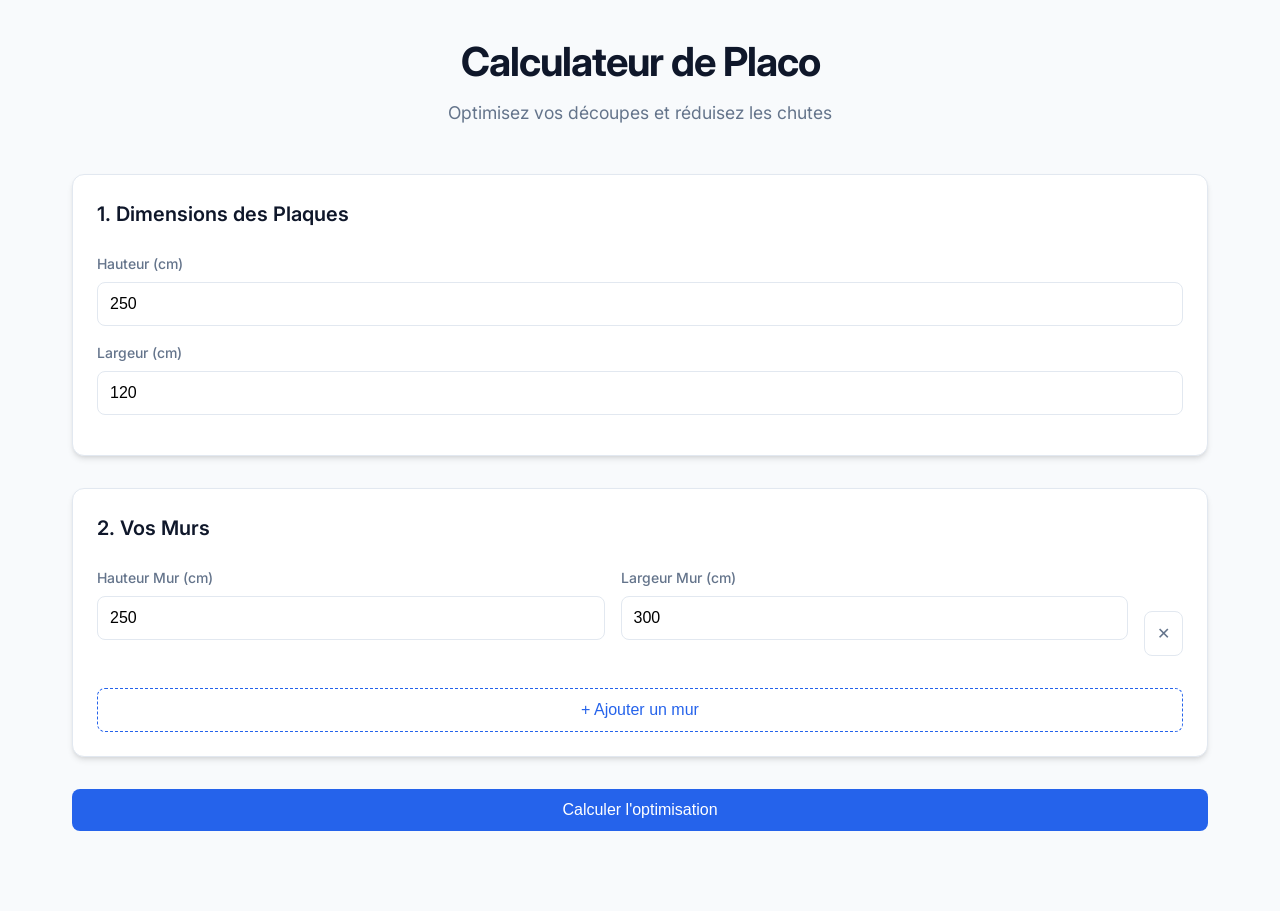
==== index.html @ 3289a9b5 "Add files via upload" ====
<!DOCTYPE html>
<html lang="fr">
<head>
    <meta charset="UTF-8">
    <meta name="viewport" content="width=device-width, initial-scale=1.0">
    <title>Calculateur de Placo Intelligent</title>
    <link rel="stylesheet" href="style.css">
    <link rel="preconnect" href="https://fonts.googleapis.com">
    <link rel="preconnect" href="https://fonts.gstatic.com" crossorigin>
    <link href="https://fonts.googleapis.com/css2?family=Inter:wght@300;400;500;600;700&display=swap" rel="stylesheet">
</head>
<body>
    <div class="app-container">
        <header>
            <h1>Calculateur de Placo</h1>
            <p>Optimisez vos découpes et réduisez les chutes</p>
        </header>

        <main>
            <section class="input-section">
                <div class="card">
                    <h2>1. Dimensions des Plaques</h2>
                    <div class="form-group">
                        <label for="plate-height">Hauteur (cm)</label>
                        <input type="number" id="plate-height" value="250" min="1">
                    </div>
                    <div class="form-group">
                        <label for="plate-width">Largeur (cm)</label>
                        <input type="number" id="plate-width" value="120" min="1">
                    </div>
                </div>

                <div class="card">
                    <h2>2. Vos Murs</h2>
                    <div id="walls-container">
                        <!-- Wall inputs will be added here -->
                    </div>
                    <button id="add-wall-btn" class="btn secondary">+ Ajouter un mur</button>
                </div>

                <button id="calculate-btn" class="btn primary">Calculer l'optimisation</button>
            </section>

            <section id="results-section" class="results-section hidden">
                <div class="summary-card">
                    <h2>Résultats</h2>
                    <div class="stats-grid">
                        <div class="stat-item">
                            <span class="stat-label">Plaques nécessaires</span>
                            <span class="stat-value" id="total-plates">0</span>
                        </div>
                        <div class="stat-item">
                            <span class="stat-label">Surface totale</span>
                            <span class="stat-value" id="total-area">0 m²</span>
                        </div>
                        <div class="stat-item">
                            <span class="stat-label">Chutes</span>
                            <span class="stat-value" id="waste-percent">0%</span>
                        </div>
                    </div>
                </div>

                <div id="visualizer" class="visualizer">
                    <!-- Visualization will be rendered here -->
                </div>
            </section>
        </main>
    </div>
    <script src="script.js"></script>
</body>
</html>
---- style.css ----
:root {
    --primary: #2563eb;
    --primary-dark: #1d4ed8;
    --secondary: #64748b;
    --background: #f8fafc;
    --surface: #ffffff;
    --text: #0f172a;
    --text-light: #64748b;
    --border: #e2e8f0;
    --success: #22c55e;
    --danger: #ef4444;
    --radius: 12px;
    --shadow: 0 4px 6px -1px rgb(0 0 0 / 0.1), 0 2px 4px -2px rgb(0 0 0 / 0.1);
}

* {
    box-sizing: border-box;
    margin: 0;
    padding: 0;
}

body {
    font-family: 'Inter', sans-serif;
    background-color: var(--background);
    color: var(--text);
    line-height: 1.5;
    -webkit-font-smoothing: antialiased;
}

.app-container {
    max-width: 1200px;
    margin: 0 auto;
    padding: 2rem;
}

header {
    text-align: center;
    margin-bottom: 3rem;
}

header h1 {
    font-size: 2.5rem;
    font-weight: 700;
    color: var(--text);
    margin-bottom: 0.5rem;
    letter-spacing: -0.025em;
}

header p {
    color: var(--text-light);
    font-size: 1.1rem;
}

.input-section {
    display: grid;
    gap: 2rem;
    margin-bottom: 3rem;
}

.card {
    background: var(--surface);
    padding: 1.5rem;
    border-radius: var(--radius);
    box-shadow: var(--shadow);
    border: 1px solid var(--border);
}

h2 {
    font-size: 1.25rem;
    font-weight: 600;
    margin-bottom: 1.5rem;
    color: var(--text);
}

.form-group {
    margin-bottom: 1rem;
}

label {
    display: block;
    font-size: 0.875rem;
    font-weight: 500;
    margin-bottom: 0.5rem;
    color: var(--text-light);
}

input[type="number"] {
    width: 100%;
    padding: 0.75rem;
    border: 1px solid var(--border);
    border-radius: 8px;
    font-size: 1rem;
    transition: border-color 0.2s;
}

input[type="number"]:focus {
    outline: none;
    border-color: var(--primary);
    box-shadow: 0 0 0 3px rgba(37, 99, 235, 0.1);
}

.wall-item {
    display: grid;
    grid-template-columns: 1fr 1fr auto;
    gap: 1rem;
    align-items: end;
    margin-bottom: 1rem;
    padding-bottom: 1rem;
    border-bottom: 1px solid var(--border);
    animation: slideIn 0.3s ease-out;
}

.wall-item:last-child {
    border-bottom: none;
}

@keyframes slideIn {
    from { opacity: 0; transform: translateY(-10px); }
    to { opacity: 1; transform: translateY(0); }
}

.btn {
    display: inline-flex;
    align-items: center;
    justify-content: center;
    padding: 0.75rem 1.5rem;
    border-radius: 8px;
    font-weight: 500;
    font-size: 1rem;
    cursor: pointer;
    transition: all 0.2s;
    border: none;
}

.btn.primary {
    background-color: var(--primary);
    color: white;
    width: 100%;
}

.btn.primary:hover {
    background-color: var(--primary-dark);
    transform: translateY(-1px);
}

.btn.secondary {
    background-color: transparent;
    color: var(--primary);
    border: 1px dashed var(--primary);
    width: 100%;
}

.btn.secondary:hover {
    background-color: rgba(37, 99, 235, 0.05);
}

.btn-icon {
    padding: 0.75rem;
    color: var(--text-light);
    background: transparent;
    border: 1px solid var(--border);
}

.btn-icon:hover {
    color: var(--danger);
    border-color: var(--danger);
    background-color: rgba(239, 68, 68, 0.05);
}

.hidden {
    display: none;
}

.results-section {
    animation: fadeIn 0.5s ease-out;
}

@keyframes fadeIn {
    from { opacity: 0; }
    to { opacity: 1; }
}

.summary-card {
    background: var(--surface);
    padding: 2rem;
    border-radius: var(--radius);
    box-shadow: var(--shadow);
    margin-bottom: 2rem;
    border-left: 4px solid var(--primary);
}

.stats-grid {
    display: grid;
    grid-template-columns: repeat(auto-fit, minmax(150px, 1fr));
    gap: 2rem;
}

.stat-item {
    display: flex;
    flex-direction: column;
}

.stat-label {
    font-size: 0.875rem;
    color: var(--text-light);
    margin-bottom: 0.25rem;
}

.stat-value {
    font-size: 1.5rem;
    font-weight: 700;
    color: var(--text);
}

.visualizer {
    display: grid;
    grid-template-columns: repeat(auto-fill, minmax(300px, 1fr));
    gap: 2rem;
}

.plate-visual {
    background: white;
    border: 1px solid var(--border);
    border-radius: 8px;
    padding: 1rem;
    box-shadow: var(--shadow);
}

.plate-header {
    font-weight: 600;
    margin-bottom: 1rem;
    color: var(--text-light);
    display: flex;
    justify-content: space-between;
}

.plate-canvas-container {
    width: 100%;
    aspect-ratio: 120/250; /* Based on standard plate ratio */
    position: relative;
    background-color: #f1f5f9;
    border: 1px solid #cbd5e1;
}

.cut-piece {
    position: absolute;
    background-color: rgba(37, 99, 235, 0.2);
    border: 1px solid var(--primary);
    display: flex;
    align-items: center;
    justify-content: center;
    font-size: 0.75rem;
    color: var(--primary-dark);
    font-weight: 500;
    transition: all 0.2s;
}

.cut-piece:hover {
    background-color: rgba(37, 99, 235, 0.3);
    z-index: 10;
}

.waste-piece {
    background-color: rgba(239, 68, 68, 0.1);
    border: 1px dashed var(--danger);
}
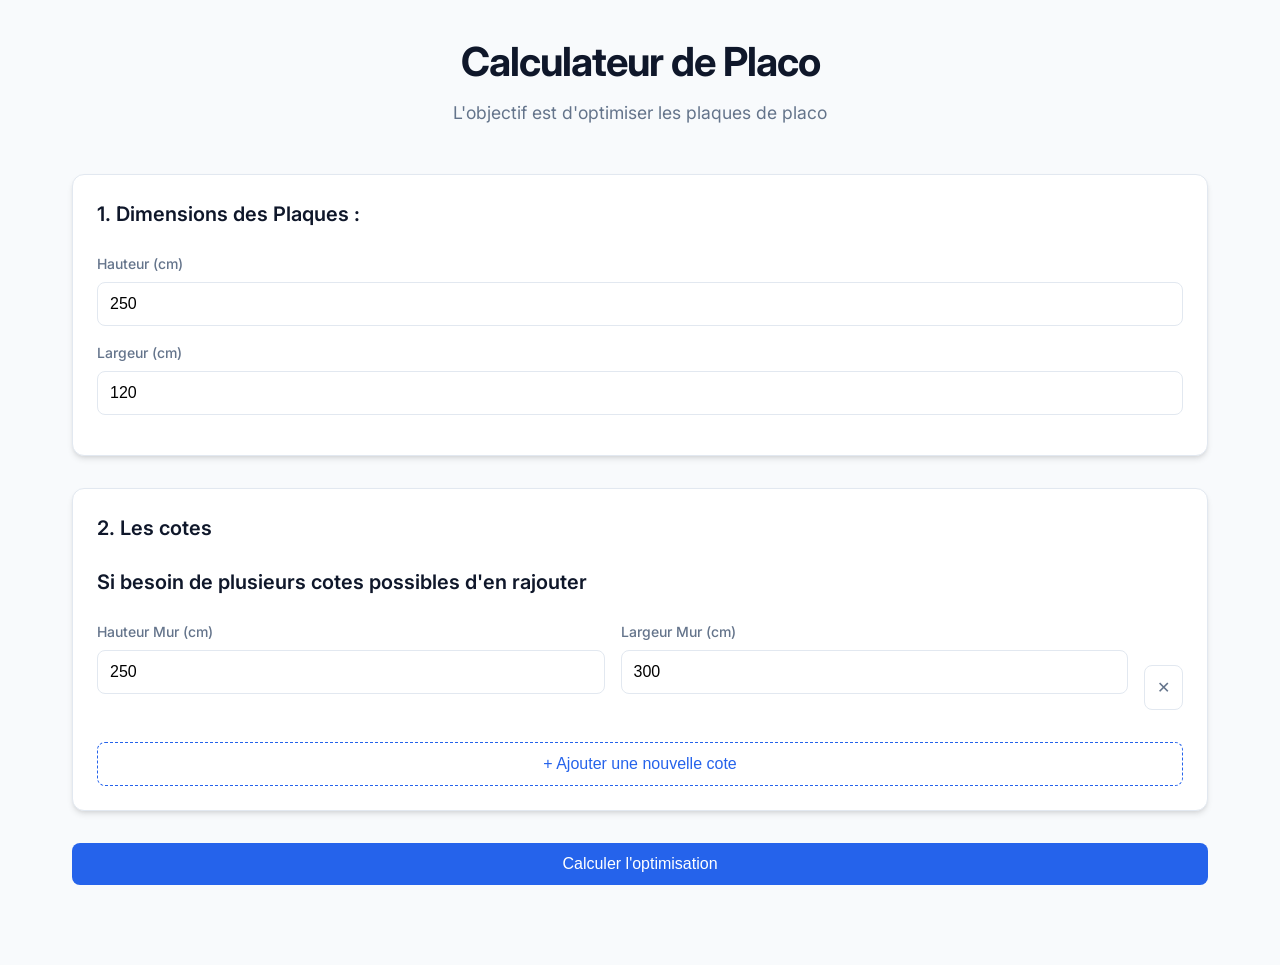
==== commit bf1908fa: "restructuration Updated the HTML structure and content for the calculator." ====
--- a/index.html
+++ b/index.html
@@ -3,7 +3,7 @@
 <head>
     <meta charset="UTF-8">
     <meta name="viewport" content="width=device-width, initial-scale=1.0">
-    <title>Calculateur de Placo Intelligent</title>
+    <title>Calculateur de Placo </title>
     <link rel="stylesheet" href="style.css">
     <link rel="preconnect" href="https://fonts.googleapis.com">
     <link rel="preconnect" href="https://fonts.gstatic.com" crossorigin>
@@ -13,13 +13,13 @@
     <div class="app-container">
         <header>
             <h1>Calculateur de Placo</h1>
-            <p>Optimisez vos découpes et réduisez les chutes</p>
+            <p> L'objectif est d'optimiser les plaques de placo </p>
         </header>
 
         <main>
             <section class="input-section">
                 <div class="card">
-                    <h2>1. Dimensions des Plaques</h2>
+                    <h2>1. Dimensions des Plaques : </h2>
                     <div class="form-group">
                         <label for="plate-height">Hauteur (cm)</label>
                         <input type="number" id="plate-height" value="250" min="1">
@@ -31,11 +31,12 @@
                 </div>
 
                 <div class="card">
-                    <h2>2. Vos Murs</h2>
+                    <h2>2. Les cotes  </h2>
+                    <h2>Si besoin de plusieurs cotes possibles d'en rajouter  </h2>
                     <div id="walls-container">
                         <!-- Wall inputs will be added here -->
                     </div>
-                    <button id="add-wall-btn" class="btn secondary">+ Ajouter un mur</button>
+                    <button id="add-wall-btn" class="btn secondary">+ Ajouter une nouvelle cote</button>
                 </div>
 
                 <button id="calculate-btn" class="btn primary">Calculer l'optimisation</button>
@@ -69,3 +70,4 @@
     <script src="script.js"></script>
 </body>
 </html>
+
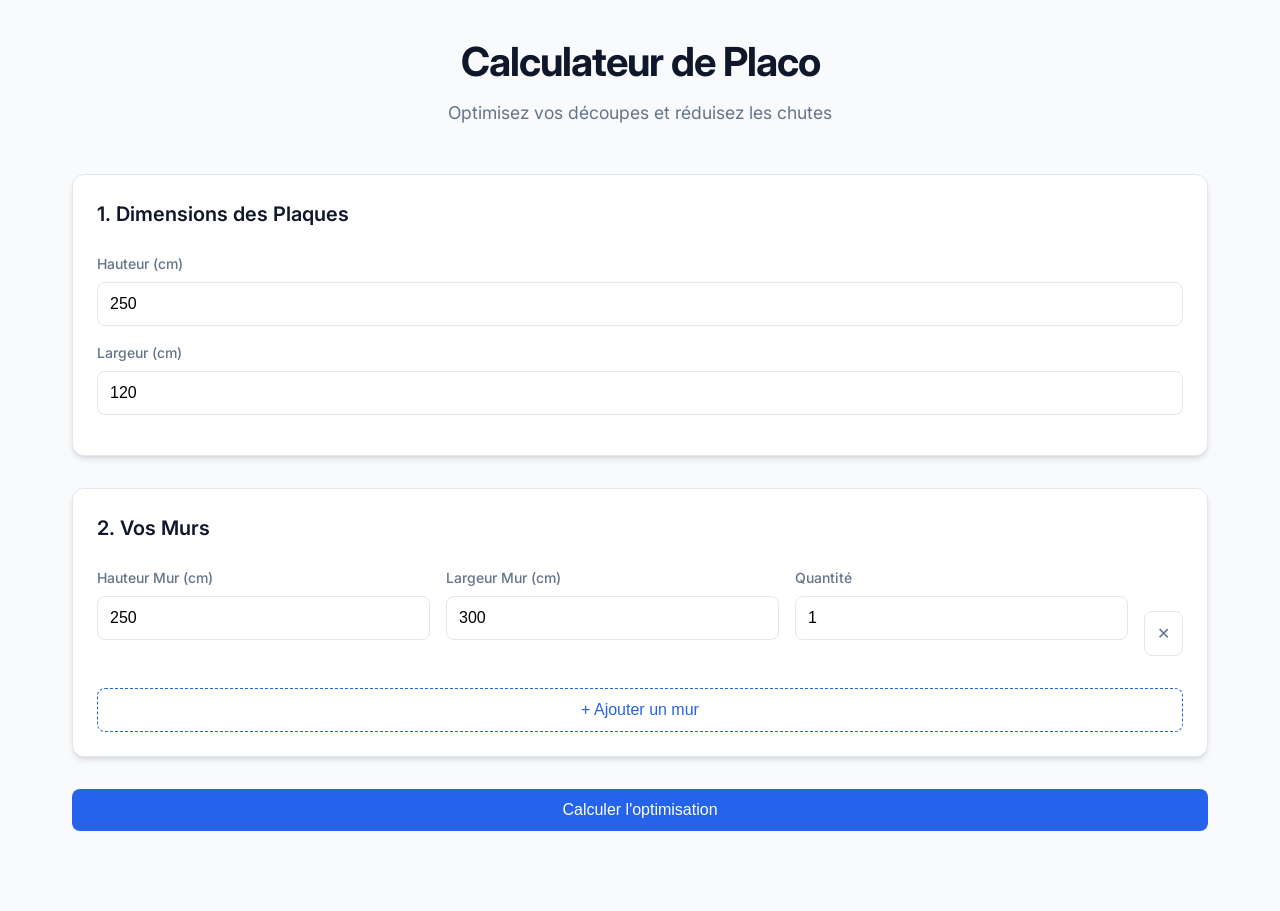
==== commit f0f8c84f: "Add files via upload" ====
--- a/index.html
+++ b/index.html
@@ -3,7 +3,7 @@
 <head>
     <meta charset="UTF-8">
     <meta name="viewport" content="width=device-width, initial-scale=1.0">
-    <title>Calculateur de Placo </title>
+    <title>Calculateur de Placo Intelligent</title>
     <link rel="stylesheet" href="style.css">
     <link rel="preconnect" href="https://fonts.googleapis.com">
     <link rel="preconnect" href="https://fonts.gstatic.com" crossorigin>
@@ -13,13 +13,13 @@
     <div class="app-container">
         <header>
             <h1>Calculateur de Placo</h1>
-            <p> L'objectif est d'optimiser les plaques de placo </p>
+            <p>Optimisez vos découpes et réduisez les chutes</p>
         </header>
 
         <main>
             <section class="input-section">
                 <div class="card">
-                    <h2>1. Dimensions des Plaques : </h2>
+                    <h2>1. Dimensions des Plaques</h2>
                     <div class="form-group">
                         <label for="plate-height">Hauteur (cm)</label>
                         <input type="number" id="plate-height" value="250" min="1">
@@ -31,12 +31,11 @@
                 </div>
 
                 <div class="card">
-                    <h2>2. Les cotes  </h2>
-                    <h2>Si besoin de plusieurs cotes possibles d'en rajouter  </h2>
+                    <h2>2. Vos Murs</h2>
                     <div id="walls-container">
                         <!-- Wall inputs will be added here -->
                     </div>
-                    <button id="add-wall-btn" class="btn secondary">+ Ajouter une nouvelle cote</button>
+                    <button id="add-wall-btn" class="btn secondary">+ Ajouter un mur</button>
                 </div>
 
                 <button id="calculate-btn" class="btn primary">Calculer l'optimisation</button>
@@ -70,4 +69,3 @@
     <script src="script.js"></script>
 </body>
 </html>
-
--- a/style.css
+++ b/style.css
@@ -101,7 +101,7 @@
 
 .wall-item {
     display: grid;
-    grid-template-columns: 1fr 1fr auto;
+    grid-template-columns: 1fr 1fr 1fr auto;
     gap: 1rem;
     align-items: end;
     margin-bottom: 1rem;
@@ -115,8 +115,15 @@
 }
 
 @keyframes slideIn {
-    from { opacity: 0; transform: translateY(-10px); }
-    to { opacity: 1; transform: translateY(0); }
+    from {
+        opacity: 0;
+        transform: translateY(-10px);
+    }
+
+    to {
+        opacity: 1;
+        transform: translateY(0);
+    }
 }
 
 .btn {
@@ -176,8 +183,13 @@
 }
 
 @keyframes fadeIn {
-    from { opacity: 0; }
-    to { opacity: 1; }
+    from {
+        opacity: 0;
+    }
+
+    to {
+        opacity: 1;
+    }
 }
 
 .summary-card {
@@ -236,7 +248,8 @@
 
 .plate-canvas-container {
     width: 100%;
-    aspect-ratio: 120/250; /* Based on standard plate ratio */
+    aspect-ratio: 120/250;
+    /* Based on standard plate ratio */
     position: relative;
     background-color: #f1f5f9;
     border: 1px solid #cbd5e1;
@@ -263,4 +276,4 @@
 .waste-piece {
     background-color: rgba(239, 68, 68, 0.1);
     border: 1px dashed var(--danger);
-}
+}
